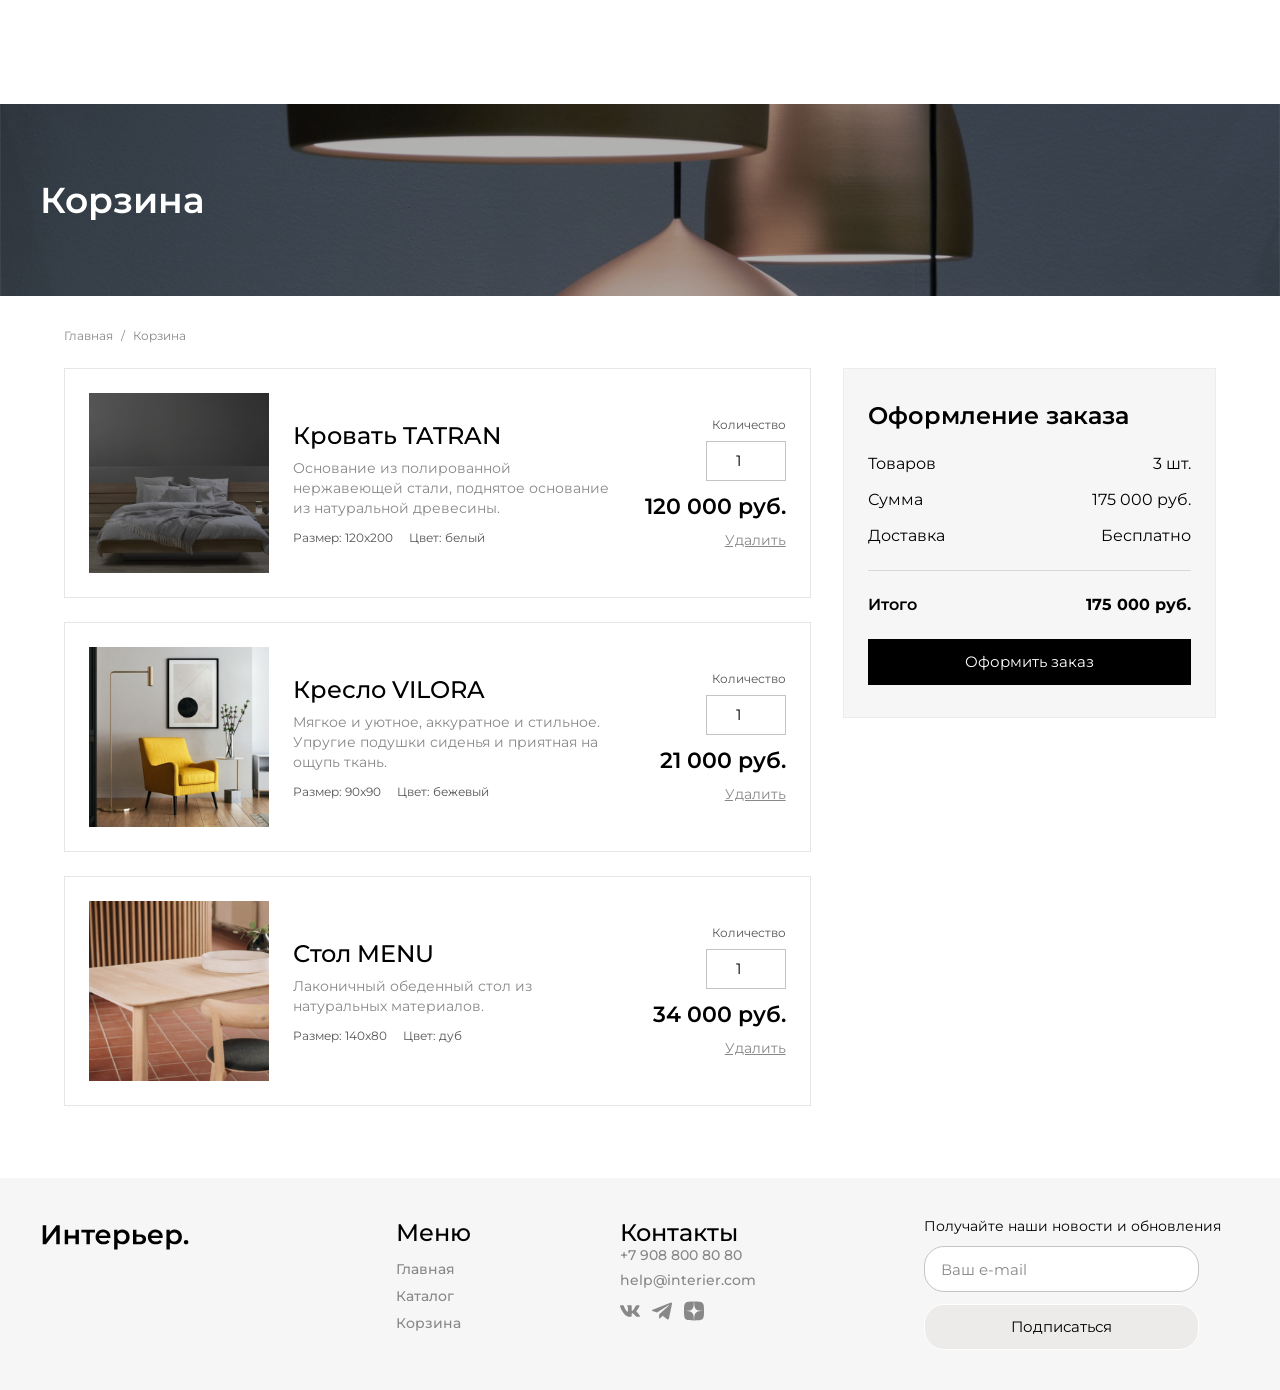
==== cart.html @ bd62d5cc "xsss" ====
<!DOCTYPE html>
<html lang="ru">
<head>
    <meta charset="UTF-8">
    <meta name="viewport" content="width=device-width, initial-scale=1.0">
    <title>Корзина — Интерьер</title>
    <link rel="preconnect" href="https://fonts.googleapis.com">
    <link rel="preconnect" href="https://fonts.gstatic.com" crossorigin>
    <link href="https://fonts.googleapis.com/css2?family=Montserrat:ital,wght@0,400;0,500;0,600;0,700;1,400&amp;display=swap" rel="stylesheet">
    <link rel="stylesheet" href="style.css">
</head>
<body class="page">
    <header class="header">
        <a class="header__home" href="index.html" aria-label="На главную">
            <img class="header__logo" src="img/logo.svg" alt="Интерьер">
        </a>
        <form class="header__search-form" action="catalog.html" method="get">
            <input class="header__search" type="search" name="q" placeholder="Поиск" aria-label="Поиск товаров">
        </form>
        <nav class="header__nav" aria-label="Основная навигация">
            <ul class="header__menu">
                <li class="header__menu-item"><a class="header__link" href="catalog.html">Каталог</a></li>
                <li class="header__menu-item"><a class="header__link" href="cart.html">Корзина</a></li>
            </ul>
        </nav>
    </header>

    <main class="cart-main">
        <section class="cart-banner">
            <div class="center cart-banner__inner">
                <h1 class="cart-banner__title">Корзина</h1>
            </div>
        </section>

        <section class="cart-content center" aria-label="Корзина товаров">
            <nav class="breadcrumbs" aria-label="Хлебные крошки">
                <a class="breadcrumbs__link" href="index.html">Главная</a>
                <span class="breadcrumbs__separator">/</span>
                <span class="breadcrumbs__current" aria-current="page">Корзина</span>
            </nav>

            <div class="cart-layout">
                <div class="cart-items">
                    <article class="cart-item">
                        <div class="cart-item__media">
                            <img class="cart-item__image" src="img/TATRAN2.jpg" alt="Кровать TATRAN">
                        </div>
                        <div class="cart-item__info">
                            <h2 class="cart-item__title">Кровать TATRAN</h2>
                            <p class="cart-item__text">Основание из полированной нержавеющей стали, поднятое основание из натуральной древесины.</p>
                            <div class="cart-item__meta">
                                <span>Размер: 120x200</span>
                                <span>Цвет: белый</span>
                            </div>
                        </div>
                        <div class="cart-item__controls">
                            <label class="cart-item__qty">
                                <span>Количество</span>
                                <input type="number" name="quantity[]" min="1" value="1" aria-label="Количество товара">
                            </label>
                            <div class="cart-item__price">120 000 руб.</div>
                            <button class="cart-item__remove" type="button">Удалить</button>
                        </div>
                    </article>

                    <article class="cart-item">
                        <div class="cart-item__media">
                            <img class="cart-item__image" src="img/VILORA.jpg" alt="Кресло VILORA">
                        </div>
                        <div class="cart-item__info">
                            <h2 class="cart-item__title">Кресло VILORA</h2>
                            <p class="cart-item__text">Мягкое и уютное, аккуратное и стильное. Упругие подушки сиденья и приятная на ощупь ткань.</p>
                            <div class="cart-item__meta">
                                <span>Размер: 90x90</span>
                                <span>Цвет: бежевый</span>
                            </div>
                        </div>
                        <div class="cart-item__controls">
                            <label class="cart-item__qty">
                                <span>Количество</span>
                                <input type="number" name="quantity[]" min="1" value="1" aria-label="Количество товара">
                            </label>
                            <div class="cart-item__price">21 000 руб.</div>
                            <button class="cart-item__remove" type="button">Удалить</button>
                        </div>
                    </article>

                    <article class="cart-item">
                        <div class="cart-item__media">
                            <img class="cart-item__image" src="img/MENU2.jpg" alt="Стол MENU">
                        </div>
                        <div class="cart-item__info">
                            <h2 class="cart-item__title">Стол MENU</h2>
                            <p class="cart-item__text">Лаконичный обеденный стол из натуральных материалов.</p>
                            <div class="cart-item__meta">
                                <span>Размер: 140x80</span>
                                <span>Цвет: дуб</span>
                            </div>
                        </div>
                        <div class="cart-item__controls">
                            <label class="cart-item__qty">
                                <span>Количество</span>
                                <input type="number" name="quantity[]" min="1" value="1" aria-label="Количество товара">
                            </label>
                            <div class="cart-item__price">34 000 руб.</div>
                            <button class="cart-item__remove" type="button">Удалить</button>
                        </div>
                    </article>
                </div>

                <aside class="cart-summary" aria-label="Итог заказа">
                    <h2 class="cart-summary__title">Оформление заказа</h2>
                    <div class="cart-summary__row">
                        <span>Товаров</span>
                        <span>3 шт.</span>
                    </div>
                    <div class="cart-summary__row">
                        <span>Сумма</span>
                        <span>175 000 руб.</span>
                    </div>
                    <div class="cart-summary__row">
                        <span>Доставка</span>
                        <span>Бесплатно</span>
                    </div>
                    <div class="cart-summary__total">
                        <span>Итого</span>
                        <strong>175 000 руб.</strong>
                    </div>
                    <button class="cart-summary__button" type="button">Оформить заказ</button>
                </aside>
            </div>
        </section>
    </main>

    <footer class="footer">
        <div class="footer__brand">
            <a href="index.html" aria-label="На главную"><img class="footer__logo" src="img/logo_main.svg" alt="Интерьер"></a>
        </div>
        <div class="footer__nav-group">
            <h2 class="footer__title footer__title_menu">Меню</h2>
            <nav class="footer__nav" aria-label="Навигация в подвале">
                <ul class="footer__menu">
                    <li class="footer__menu-item"><a class="footer__link" href="index.html">Главная</a></li>
                    <li class="footer__menu-item"><a class="footer__link" href="catalog.html">Каталог</a></li>
                    <li class="footer__menu-item"><a class="footer__link" href="cart.html">Корзина</a></li>
                </ul>
            </nav>
        </div>
        <div class="footer__contacts-group">
            <h2 class="footer__title">Контакты</h2>
            <div class="footer__contacts-list">
                <a class="footer__link footer__link_contact" href="tel:+79088008080">+7 908 800 80 80</a>
                <a class="footer__link footer__link_contact" href="mailto:help@interier.com">help@interier.com</a>
            </div>
            <div class="footer__socials">
                <a class="footer__social-link" href="https://vk.com"><img class="footer__social-icon" src="img/vk.svg" alt="ВКонтакте"></a>
                <a class="footer__social-link" href="https://t.me"><img class="footer__social-icon" src="img/telegram.svg" alt="Телеграм"></a>
                <a class="footer__social-link" href="https://dzen.ru"><img class="footer__social-icon" src="img/dzen.svg" alt="Дзен"></a>
            </div>
        </div>
        <form class="subscribe-form">
            <label class="subscribe-form__text" for="cart-email">Получайте наши новости и обновления</label>
            <input class="subscribe-form__input" id="cart-email" name="email" type="email" placeholder="Ваш e-mail">
            <button class="subscribe-form__button" type="submit">Подписаться</button>
        </form>
    </footer>
</body>
</html>
---- style.css ----
* {
  margin: 0;
  padding: 0;
  box-sizing: border-box;
}

input,
button,
textarea,
select,
optgroup {
  font: inherit;
}

body.page {
  font-family: "Montserrat", sans-serif;
  color: #000000;
  background-color: #ffffff;
  width: 100%;
  margin: 0;
}

.center {
  max-width: 1200px;
  margin: 0 auto;
}

.header__menu,
.footer__menu {
  list-style-type: none;
}

.header__search::-moz-placeholder, .subscribe-form__input::-moz-placeholder {
  color: rgba(255, 255, 255, 0.7);
  font-size: 15px;
  line-height: 18px;
  font-weight: 400;
}

.header__search::placeholder,
.subscribe-form__input::placeholder {
  color: rgba(255, 255, 255, 0.7);
  font-size: 15px;
  line-height: 18px;
  font-weight: 400;
}

.subscribe-form__input::-moz-placeholder {
  color: #888888;
}

.subscribe-form__input::placeholder {
  color: #888888;
}

.breadcrumbs {
  display: flex;
  align-items: center;
  gap: 8px;
  margin-bottom: 24px;
  color: #888888;
  font-size: 12px;
  line-height: 16px;
}
.breadcrumbs__link {
  color: inherit;
  text-decoration: none;
}
.breadcrumbs__link:hover {
  text-decoration: underline;
}

.header {
  position: absolute;
  top: 0;
  left: 50%;
  z-index: 1;
  transform: translateX(-50%);
  width: min(1200px, 100% - 48px);
  height: 64px;
  display: flex;
  align-items: center;
  justify-content: space-between;
  padding: 0;
  border-bottom: 1px solid rgba(255, 255, 255, 0.38);
}
.header__logo {
  width: 150px;
  filter: brightness(0) invert(1);
}
.header__search-form {
  flex: 0 1 220px;
  background: rgba(255, 255, 255, 0.08);
  border-radius: 20px;
  padding: 0;
}
.header__search {
  width: 220px;
  border: 1px solid rgba(255, 255, 255, 0.38);
  border-radius: 20px;
  background: rgba(255, 255, 255, 0.08);
  padding: 8px 16px;
  font-size: 15px;
  color: #ffffff;
  outline: none;
}
.header__search-form .header__search {
  width: 100%;
}
.header__link {
  font-size: 16px;
  line-height: 20px;
  color: #ffffff;
  text-decoration: none;
}
.header__link:hover {
  text-decoration: underline;
}
.header__menu {
  display: flex;
  gap: 24px;
}

.top-banner {
  min-height: 735px;
  background-color: #f7f6f6;
  background-image: url("img/header.jpg");
  background-repeat: no-repeat;
  background-position: center;
  background-size: cover;
  padding: 112px max(24px, (100% - 1200px) / 2) 64px;
}
.top-banner__inner {
  max-width: 1200px;
  margin: 0 auto;
}
.top-banner__title {
  max-width: 640px;
  margin-bottom: 12px;
  font-weight: 600;
  font-size: 48px;
  line-height: 52px;
  color: #ffffff;
}
.top-banner__subtitle {
  margin-bottom: 12px;
  font-size: 18px;
  line-height: 24px;
  color: #ffffff;
}
.top-banner__link {
  display: inline-block;
  font-size: 12px;
  line-height: 18px;
  color: #ffffff;
  text-decoration: underline;
}
.top-banner__link:hover {
  text-decoration: none;
}

.offers,
.catalog-section {
  padding: 48px 0;
}

.categories {
  max-width: 1200px;
  margin: 0 auto;
  padding: 40px 0;
}
.categories__title {
  margin-bottom: 24px;
  font-weight: 600;
  font-size: 32px;
  line-height: 39px;
}
.categories__content {
  display: grid;
  grid-template-columns: repeat(6, minmax(0, 1fr));
  gap: 16px;
}

.category-card {
  position: relative;
  display: block;
  overflow: hidden;
  aspect-ratio: 1;
  color: #ffffff;
  text-decoration: none;
}
.category-card:nth-child(-n+2) {
  grid-column: span 3;
  aspect-ratio: 1.5;
}
.category-card:nth-child(n+3) {
  grid-column: span 2;
  aspect-ratio: 0.95;
}
.category-card__image {
  display: block;
  width: 100%;
  height: 100%;
  -o-object-fit: cover;
     object-fit: cover;
}
.category-card__title {
  position: absolute;
  top: 50%;
  left: 50%;
  transform: translate(-50%, -50%);
  font-size: 20px;
  font-weight: 500;
  text-transform: uppercase;
  white-space: nowrap;
}

.offers__title,
.catalog-section__title {
  max-width: 1200px;
  margin: 0 auto 24px;
  font-weight: 600;
  font-size: 36px;
  line-height: 44px;
  color: #000000;
}

.offers__content,
.catalog-section__content {
  max-width: 1200px;
  margin: 0 auto;
  display: flex;
  flex-wrap: wrap;
  justify-content: space-between;
  gap: 32px;
}

.product-card {
  width: 375px;
  margin-bottom: 24px;
}
.product-card__image {
  display: block;
  width: 100%;
  aspect-ratio: 1.5;
  -o-object-fit: cover;
     object-fit: cover;
}
.product-card__title {
  margin-top: 8px;
  margin-bottom: 4px;
  font-weight: 500;
  font-size: 16px;
  line-height: 20px;
  color: #000000;
}
.product-card__desc {
  margin-bottom: 8px;
  font-size: 12px;
  line-height: 14px;
  color: #888888;
}
.product-card__price-box {
  display: flex;
  gap: 16px;
}
.product-card__price_current {
  font-weight: 500;
  font-size: 16px;
  line-height: 20px;
  color: #050505;
}
.product-card__price_old {
  font-weight: 500;
  font-size: 16px;
  line-height: 20px;
  text-decoration-line: line-through;
  color: #888888;
}

.catalog-banner {
  min-height: 360px;
  display: flex;
  align-items: center;
  padding: 64px max(24px, (100% - 1200px) / 2) 0;
  background-color: #5b5853;
  background-image: url("img/catalog-main-img.jpg");
  background-position: center;
  background-size: cover;
}
.catalog-banner__inner {
  width: 100%;
}
.catalog-banner__title {
  color: #ffffff;
  font-size: 36px;
  font-weight: 600;
  line-height: 48px;
}

.catalog-content {
  max-width: 1248px;
  margin: 0 auto;
  padding: 24px 24px 72px;
}
.catalog-content__toolbar {
  display: flex;
  align-items: center;
  justify-content: flex-end;
  gap: 12px;
  margin-bottom: 24px;
}
.catalog-content__products {
  max-width: 1200px;
  margin: 0 auto;
  display: grid;
  grid-template-columns: repeat(3, minmax(0, 1fr));
  gap: 40px 32px;
}

.product-card_catalog {
  width: 100%;
  min-width: 0;
  margin-bottom: 0;
}

.catalog-sort {
  display: flex;
  align-items: center;
  font-size: 14px;
}
.catalog-sort__select {
  min-width: 190px;
  min-height: 38px;
  padding: 8px 14px;
  border-radius: 20px;
}

.catalog-sort__select,
.catalog-filters__input {
  min-height: 40px;
  padding: 8px 12px;
  border: 1px solid #c4c4c4;
  border-radius: 0;
  background-color: #ffffff;
  color: #000000;
}

.catalog-sort__select {
  border-radius: 20px;
}

.catalog-filters {
  position: relative;
  z-index: 2;
}
.catalog-filters__toggle {
  min-height: 38px;
  display: flex;
  align-items: center;
  gap: 10px;
  padding: 8px 14px;
  border: 1px solid #c4c4c4;
  border-radius: 20px;
  background-color: #ffffff;
  cursor: pointer;
  font-size: 13px;
  white-space: nowrap;
}
.catalog-filters__toggle::after {
  width: 0;
  height: 0;
  content: "";
  border-top: 5px solid #000000;
  border-right: 4px solid transparent;
  border-left: 4px solid transparent;
}
.catalog-filters__form {
  position: absolute;
  top: calc(100% + 12px);
  right: 0;
  width: 540px;
  max-width: calc(100vw - 32px);
  padding: 18px 24px;
  border: 1px solid #e2e2e2;
  background-color: #ffffff;
  box-shadow: 0 12px 28px rgba(0, 0, 0, 0.16);
}
.catalog-filters__form[hidden] {
  display: none;
}
.catalog-filters__content {
  display: grid;
  grid-template-columns: minmax(0, 1fr) minmax(0, 1fr);
  grid-template-rows: auto auto;
  grid-template-areas: "delivery room" "price room" "color room";
  gap: 16px 24px;
}
.catalog-filters__group {
  display: grid;
  align-content: start;
  gap: 5px;
  min-width: 0;
  border: 0;
  padding: 0;
}
.catalog-filters__group_delivery {
  grid-area: delivery;
}
.catalog-filters__group_price {
  grid-area: price;
}
.catalog-filters__group_color {
  grid-area: color;
}
.catalog-filters__group_room {
  grid-area: room;
}
.catalog-filters__option {
  display: flex;
  align-items: center;
  min-height: 18px;
  gap: 9px;
}
.catalog-filters__option input {
  position: absolute;
  width: 1px;
  height: 1px;
  overflow: hidden;
  clip: rect(0, 0, 0, 0);
  white-space: nowrap;
}
.catalog-filters__option label {
  position: relative;
  display: flex;
  align-items: center;
  min-height: 18px;
  padding-left: 23px;
  color: #454545;
  font-size: 13px;
  line-height: 18px;
  cursor: pointer;
}
.catalog-filters__option label::before {
  position: absolute;
  top: 2px;
  left: 0;
  width: 14px;
  height: 14px;
  content: "";
  border: 1px solid #a9a9a9;
  background: #ffffff;
}
.catalog-filters__option input[type=radio] + label::before {
  border-radius: 50%;
}
.catalog-filters__option input[type=checkbox] + label::before {
  border-radius: 1px;
}
.catalog-filters__option input[type=radio]:checked + label::before {
  border: 2px solid #000000;
  background: #ffffff;
}
.catalog-filters__option input[type=radio]:checked + label::after {
  position: absolute;
  top: 5px;
  left: 5px;
  width: 4px;
  height: 7px;
  content: "";
  border-right: 1.5px solid #000000;
  border-bottom: 1.5px solid #000000;
  transform: rotate(45deg);
}
.catalog-filters__option input[type=checkbox]:checked + label::before {
  border-color: #000000;
  background: #ffffff;
}
.catalog-filters__option input[type=checkbox]:checked + label::after {
  position: absolute;
  top: 4px;
  left: 5px;
  width: 4px;
  height: 8px;
  content: "";
  border-right: 1.5px solid #000000;
  border-bottom: 1.5px solid #000000;
  transform: rotate(45deg);
}
.catalog-filters__option input:focus-visible + label {
  outline: 2px solid #168eea;
  outline-offset: 2px;
}
.catalog-filters__label {
  margin-bottom: 2px;
  font-size: 14px;
  font-weight: 500;
}
.catalog-filters__price-values {
  display: flex;
  justify-content: space-between;
  gap: 12px;
  color: #555555;
  font-size: 12px;
  line-height: 16px;
}
.catalog-filters__range-wrap {
  position: relative;
  height: 20px;
  margin: 0 7px;
}
.catalog-filters__range-wrap::before {
  position: absolute;
  top: 9px;
  right: 0;
  left: 0;
  height: 2px;
  content: "";
  background: #b8b8b8;
}
.catalog-filters__range-track {
  position: absolute;
  top: 9px;
  z-index: 1;
  height: 2px;
  background: #000000;
}
.catalog-filters__range {
  position: absolute;
  z-index: 2;
  inset: 0;
  width: 100%;
}
.catalog-filters__range[type=range] {
  -webkit-appearance: none;
     -moz-appearance: none;
          appearance: none;
  height: 20px;
  margin: 0;
  background: transparent;
  pointer-events: none;
}
.catalog-filters__range[type=range]::-webkit-slider-runnable-track {
  height: 2px;
  background: transparent;
}
.catalog-filters__range[type=range]::-moz-range-track {
  height: 2px;
  background: transparent;
}
.catalog-filters__range[type=range]::-webkit-slider-thumb {
  -webkit-appearance: none;
          appearance: none;
  width: 12px;
  height: 12px;
  margin-top: -5px;
  border: 0;
  border-radius: 50%;
  background: #000000;
  pointer-events: auto;
  cursor: grab;
}
.catalog-filters__range[type=range]::-moz-range-thumb {
  width: 12px;
  height: 12px;
  border: 0;
  border-radius: 50%;
  background: #000000;
  pointer-events: auto;
  cursor: grab;
}
.catalog-filters__colors {
  display: flex;
  flex-wrap: wrap;
  -moz-column-gap: 20px;
       column-gap: 20px;
  row-gap: 14px;
}
.catalog-filters__submit {
  display: block;
  min-width: 112px;
  min-height: 34px;
  margin: 12px 0 0 auto;
  padding: 7px 22px;
  border: 1px solid #888888;
  border-radius: 20px;
  background: #ffffff;
  color: #333333;
  font-size: 13px;
  cursor: pointer;
}

.catalog-color {
  position: relative;
  display: flex;
  width: 14px;
  height: 14px;
  cursor: pointer;
}
.catalog-color input {
  position: absolute;
  width: 1px;
  height: 1px;
  opacity: 0;
}
input:focus-visible + .catalog-color__swatch {
  outline: 2px solid #168eea;
  outline-offset: 2px;
}
input:checked + .catalog-color__swatch {
  outline: 1px solid #000000;
  outline-offset: 1px;
}
.catalog-color__swatch {
  position: relative;
  display: block;
  width: 14px;
  height: 14px;
  border: 1px solid #bcbcbc;
  cursor: pointer;
}
input:checked + .catalog-color__swatch::after {
  position: absolute;
  inset: 1px;
  content: "";
  border: 1px solid rgba(0, 0, 0, 0.55);
}

.catalog-color__swatch_white {
  background-color: #ffffff;
}

.catalog-color__swatch_black {
  background-color: #111111;
}

.catalog-color__swatch_gray {
  background-color: #8b8b8b;
}

.catalog-color__swatch_red {
  background-color: #d32f2f;
}

.catalog-color__swatch_orange {
  background-color: #ef7f1a;
}

.catalog-color__swatch_yellow {
  background-color: #f3d32d;
}

.catalog-color__swatch_green {
  background-color: #24a36a;
}

.catalog-color__swatch_light-blue {
  background-color: #38b6e8;
}

.catalog-color__swatch_blue {
  background-color: #1867d2;
}

.catalog-color__swatch_purple {
  background-color: #8b2fb2;
}

.catalog-color__swatch_pink {
  background-color: #ee5ca8;
}

.catalog-color__swatch_turquoise {
  background-color: #18a8a0;
}

.catalog-color__swatch_brown {
  background-color: #8b5a2b;
}

.catalog-color__swatch_olive {
  background-color: #929447;
}

.catalog-section__link {
  display: block;
  width: -moz-fit-content;
  width: fit-content;
  max-width: 912px;
  margin: 8px auto 0;
  color: #000000;
  font-size: 12px;
  line-height: 18px;
  text-decoration: underline;
}

.visually-hidden {
  position: absolute;
  width: 1px;
  height: 1px;
  padding: 0;
  margin: -1px;
  overflow: hidden;
  clip: rect(0, 0, 0, 0);
  white-space: nowrap;
  border: 0;
}

@media (max-width: 767px) {
  .catalog-filters__form {
    right: auto;
    left: 0;
    width: min(340px, 100vw - 32px);
    max-height: calc(100vh - 180px);
    overflow-y: auto;
  }
  .catalog-filters__content {
    grid-template-columns: minmax(0, 1fr);
    grid-template-areas: "delivery" "price" "color" "room";
    gap: 20px;
  }
}
.footer {
  background-color: #f7f6f6;
  padding: 40px max(24px, (100% - 1200px) / 2);
  display: grid;
  grid-template-columns: 1.2fr 0.7fr 1fr 1.2fr;
  gap: 40px;
  align-items: start;
}
.footer__logo {
  display: block;
  width: 150px;
  filter: brightness(0);
}
.footer__menu, .footer__contacts-list {
  display: grid;
  gap: 8px;
}
.footer__socials {
  display: flex;
  gap: 12px;
  margin-top: 12px;
}
.footer__social-icon {
  display: block;
  width: 20px;
  height: 20px;
}
.footer__title {
  font-weight: 500;
  font-size: 24px;
  line-height: 29px;
  color: #000000;
}
.footer__title_menu {
  margin-bottom: 12px;
}
.footer__link {
  font-weight: 500;
  font-size: 14px;
  line-height: 17px;
  color: #888888;
  text-decoration: none;
}
.footer__link:hover {
  text-decoration: underline;
}

.subscribe-form {
  display: grid;
  gap: 12px;
}
.subscribe-form__text {
  margin: 0;
  font-size: 14px;
  line-height: 16px;
  color: #000000;
}
.subscribe-form__input {
  background: #ffffff;
  border: 1px solid #c4c4c4;
  border-radius: 20px;
  width: min(275px, 100%);
  height: 46px;
  padding: 0 16px;
  font-weight: normal;
  font-size: 15px;
  line-height: 18px;
  color: #000000;
  outline: none;
}
.subscribe-form__button {
  background: rgba(222, 215, 215, 0.41);
  border: 1px solid #ffffff;
  border-radius: 20px;
  width: min(275px, 100%);
  height: 46px;
  font-size: 15px;
  line-height: 18px;
  color: #000000;
  cursor: pointer;
}

.cart-main {
  padding-top: 104px;
}

.cart-banner {
  background: linear-gradient(180deg, rgba(91, 88, 83, 0.9), rgba(91, 88, 83, 0.9));
  background-image: url("img/catalog-main-img.jpg");
  background-position: center;
  background-size: cover;
  min-height: 192px;
  display: flex;
  align-items: center;
}
.cart-banner__inner {
  width: 100%;
}
.cart-banner__title {
  color: #ffffff;
  font-size: 36px;
  line-height: 48px;
  font-weight: 600;
}

.cart-content {
  padding: 32px 24px 72px;
}

.cart-layout {
  display: grid;
  grid-template-columns: minmax(0, 2fr) minmax(280px, 1fr);
  gap: 32px;
  align-items: start;
}

.cart-items {
  display: grid;
  gap: 24px;
}

.cart-item {
  display: grid;
  grid-template-columns: 180px minmax(0, 1fr) auto;
  gap: 24px;
  align-items: center;
  padding: 24px;
  border: 1px solid #e6e6e6;
  background: #ffffff;
}
.cart-item__media {
  width: 180px;
  height: 180px;
  overflow: hidden;
  background: #f7f6f6;
}
.cart-item__image {
  display: block;
  width: 100%;
  height: 100%;
  -o-object-fit: cover;
     object-fit: cover;
}
.cart-item__info {
  min-width: 0;
}
.cart-item__title {
  margin-bottom: 8px;
  font-size: 24px;
  line-height: 29px;
  font-weight: 500;
  color: #000000;
}
.cart-item__text {
  margin-bottom: 12px;
  font-size: 14px;
  line-height: 20px;
  color: #888888;
}
.cart-item__meta {
  display: flex;
  flex-wrap: wrap;
  gap: 16px;
  font-size: 12px;
  line-height: 16px;
  color: #555555;
}
.cart-item__controls {
  display: grid;
  justify-items: end;
  gap: 12px;
}
.cart-item__qty {
  display: grid;
  gap: 8px;
  font-size: 12px;
  line-height: 16px;
  color: #555555;
  justify-items: end;
}
.cart-item__qty input[type=number] {
  width: 80px;
  min-height: 40px;
  border: 1px solid #c4c4c4;
  padding: 8px 10px;
  background: #ffffff;
  color: #000000;
  font-size: 15px;
  text-align: center;
}
.cart-item__price {
  font-size: 22px;
  line-height: 27px;
  font-weight: 600;
  color: #000000;
}
.cart-item__remove {
  border: none;
  background: transparent;
  padding: 0;
  color: #888888;
  font-size: 14px;
  line-height: 17px;
  text-decoration: underline;
  cursor: pointer;
}

.cart-summary {
  background: #f7f6f6;
  border: 1px solid #ececec;
  padding: 32px 24px;
}
.cart-summary__title {
  margin-bottom: 24px;
  font-size: 24px;
  line-height: 29px;
  font-weight: 600;
  color: #000000;
}
.cart-summary__row, .cart-summary__total {
  display: flex;
  align-items: center;
  justify-content: space-between;
  gap: 12px;
  font-size: 16px;
  line-height: 20px;
  color: #000000;
}
.cart-summary__row {
  margin-bottom: 16px;
}
.cart-summary__total {
  margin-top: 24px;
  padding-top: 24px;
  border-top: 1px solid #d9d9d9;
  font-weight: 600;
}
.cart-summary__button {
  width: 100%;
  min-height: 46px;
  margin-top: 24px;
  border: 1px solid #000000;
  background: #000000;
  color: #ffffff;
  font-size: 15px;
  line-height: 18px;
  cursor: pointer;
}

@media (max-width: 900px) {
  .cart-layout {
    grid-template-columns: 1fr;
  }
  .cart-item {
    grid-template-columns: 140px minmax(0, 1fr);
  }
  .cart-item__controls {
    grid-column: 1/-1;
    justify-items: start;
  }
}
@media (max-width: 560px) {
  .cart-main {
    padding-top: 94px;
  }
  .cart-banner {
    min-height: 160px;
  }
  .cart-item {
    grid-template-columns: 1fr;
    padding: 18px;
  }
  .cart-item__media {
    width: 100%;
    height: 220px;
  }
  .cart-item__title {
    font-size: 20px;
    line-height: 24px;
  }
  .cart-item__controls {
    justify-items: start;
  }
}

@media (max-width: 1024px) {
  .header {
    width: calc(100% - 48px);
  }
  .header__logo {
    width: 130px;
  }
  .header__search-form {
    flex-basis: 190px;
  }
  .header__search {
    width: 190px;
  }
  .header__menu {
    gap: 18px;
  }
  .top-banner {
    min-height: 735px;
    padding: 150px 32px 48px;
  }
  .top-banner__title {
    max-width: 570px;
    font-size: 48px;
    line-height: 1.12;
  }
  .categories,
  .offers,
  .catalog-section {
    padding-right: 32px;
    padding-left: 32px;
  }
  .categories {
    padding-top: 32px;
    padding-bottom: 32px;
  }
  .categories__title {
    font-size: 28px;
    line-height: 1.2;
  }
  .offers,
  .catalog-section {
    padding-top: 32px;
    padding-bottom: 32px;
  }
  .offers__title,
  .catalog-section__title {
    margin-bottom: 20px;
    font-size: 30px;
    line-height: 1.2;
  }
  .offers__content,
  .catalog-section__content {
    display: grid;
    grid-template-columns: repeat(2, minmax(0, 1fr));
    justify-content: initial;
    gap: 24px;
  }
  .product-card {
    width: auto;
    min-width: 0;
    margin-bottom: 0;
  }
  .product-card__price-box {
    flex-wrap: wrap;
    gap: 4px 12px;
  }
  .catalog-banner {
    min-height: 300px;
    padding: 64px 32px 0;
  }
  .catalog-content {
    padding-right: 32px;
    padding-left: 32px;
  }
  .catalog-content__products {
    grid-template-columns: repeat(2, minmax(0, 1fr));
    gap: 32px 24px;
  }
  .catalog-filters__form {
    width: min(500px, calc(100vw - 64px));
  }
  .footer {
    grid-template-columns: 0.8fr 1fr 1.3fr;
    gap: 32px;
    padding: 32px;
  }
  .footer__brand {
    display: none;
  }
  .subscribe-form__input,
  .subscribe-form__button {
    max-width: 100%;
  }
  .cart-main {
    padding-top: 88px;
  }
  .cart-banner {
    min-height: 176px;
  }
  .cart-content {
    padding-right: 32px;
    padding-left: 32px;
  }
  .cart-layout {
    grid-template-columns: minmax(0, 1.6fr) minmax(260px, 1fr);
    gap: 24px;
  }
  .cart-item {
    grid-template-columns: 120px minmax(0, 1fr);
    gap: 16px;
    padding: 18px;
  }
  .cart-item__media {
    width: 120px;
    height: 120px;
  }
  .cart-item__title {
    font-size: 20px;
    line-height: 1.25;
  }
  .cart-item__controls {
    grid-column: 1/-1;
    display: flex;
    flex-wrap: wrap;
    align-items: center;
    justify-content: space-between;
    gap: 12px;
  }
  .cart-item__qty {
    display: flex;
    align-items: center;
    gap: 8px;
  }
  .cart-item__price {
    font-size: 18px;
  }
  .cart-summary {
    padding: 24px 20px;
  }
  .cart-summary__title {
    font-size: 20px;
    line-height: 1.25;
  }
}

@media (max-width: 900px) {
  .cart-layout {
    grid-template-columns: 1fr;
  }
  .cart-summary {
    width: min(100%, 560px);
    justify-self: end;
  }
}

@media (max-width: 767px) {
  .header {
    width: calc(100% - 32px);
    height: 56px;
  }
  .header__logo {
    width: 108px;
  }
  .header__search,
  .header__search-form {
    display: none;
  }
  .header__menu {
    gap: 14px;
  }
  .header__link {
    font-size: 13px;
  }
  .top-banner {
    min-height: 735px;
    padding: 128px 16px 32px;
    background-position: 58% center;
    text-align: center;
  }
  .top-banner__title {
    max-width: 380px;
    margin-right: auto;
    margin-left: auto;
    font-size: clamp(36px, 10vw, 42px);
    line-height: 1.08;
  }
  .top-banner__subtitle {
    font-size: 15px;
    line-height: 1.4;
  }
  .categories,
  .offers,
  .catalog-section {
    width: 100%;
    padding-right: 16px;
    padding-left: 16px;
  }
  .categories {
    padding-top: 24px;
    padding-bottom: 20px;
  }
  .categories__title {
    margin-bottom: 16px;
    font-size: 24px;
  }
  .categories__content {
    grid-template-columns: minmax(0, 1fr);
    gap: 12px;
  }
  .category-card,
  .category-card:nth-child(-n+2),
  .category-card:nth-child(n+3) {
    grid-column: 1;
    width: min(100%, 520px);
    aspect-ratio: 1.5;
    justify-self: center;
  }
  .category-card__title {
    font-size: 18px;
  }
  .offers,
  .catalog-section {
    padding-top: 24px;
    padding-bottom: 24px;
  }
  .offers__title,
  .catalog-section__title {
    margin-bottom: 16px;
    font-size: 24px;
    line-height: 1.25;
  }
  .offers__content,
  .catalog-section__content {
    grid-template-columns: minmax(0, 1fr);
    gap: 24px;
  }
  .product-card {
    width: min(100%, 520px);
    margin: 0 auto;
  }
  .product-card__title {
    margin-top: 7px;
    font-size: 15px;
    line-height: 1.35;
  }
  .product-card__desc {
    font-size: 12px;
    line-height: 1.45;
  }
  .product-card__price_current,
  .product-card__price_old {
    font-size: 15px;
    line-height: 1.35;
  }
  .catalog-banner {
    min-height: 230px;
    padding: 56px 16px 0;
  }
  .catalog-banner__title,
  .cart-banner__title {
    font-size: 30px;
    line-height: 1.2;
  }
  .catalog-content {
    padding: 20px 16px 48px;
  }
  .catalog-content__toolbar {
    display: grid;
    grid-template-columns: minmax(0, 1fr) minmax(0, 1fr);
    gap: 10px;
    margin-bottom: 20px;
  }
  .catalog-filters__toggle,
  .catalog-sort,
  .catalog-sort__select {
    width: 100%;
    min-width: 0;
  }
  .catalog-sort__select {
    padding-right: 8px;
    padding-left: 10px;
    font-size: 12px;
  }
  .catalog-filters__form {
    right: auto;
    left: 0;
    width: min(340px, calc(100vw - 32px));
    max-height: calc(100vh - 120px);
    overflow-y: auto;
    padding: 16px;
  }
  .catalog-filters__content {
    grid-template-columns: minmax(0, 1fr);
    grid-template-areas: "delivery" "price" "color" "room";
    gap: 18px;
  }
  .catalog-filters__colors {
    column-gap: 16px;
  }
  .catalog-content__products {
    grid-template-columns: minmax(0, 1fr);
    gap: 24px;
  }
  .product-card_catalog {
    width: min(100%, 520px);
    margin: 0 auto;
  }
  .footer {
    grid-template-columns: repeat(2, minmax(0, 1fr));
    gap: 24px 16px;
    padding: 28px 16px;
  }
  .footer__brand {
    display: none;
  }
  .footer__logo {
    width: 120px;
  }
  .footer__title {
    font-size: 18px;
    line-height: 1.3;
  }
  .footer__title_menu {
    margin-bottom: 8px;
  }
  .footer__link {
    font-size: 12px;
    line-height: 1.4;
  }
  .footer__socials {
    gap: 10px;
  }
  .footer__social-icon {
    width: 18px;
    height: 18px;
  }
  .subscribe-form {
    grid-column: 1/-1;
    gap: 10px;
  }
  .subscribe-form__text {
    font-size: 12px;
    line-height: 1.4;
  }
  .subscribe-form__input,
  .subscribe-form__button {
    width: 100%;
    height: 42px;
  }
  .cart-main {
    padding-top: 80px;
  }
  .cart-banner {
    min-height: 150px;
  }
  .cart-content {
    padding: 24px 16px 48px;
  }
  .breadcrumbs {
    flex-wrap: wrap;
    margin-bottom: 18px;
    font-size: 11px;
  }
  .cart-layout {
    gap: 24px;
  }
  .cart-items {
    gap: 16px;
  }
  .cart-item {
    grid-template-columns: 96px minmax(0, 1fr);
    gap: 12px;
    padding: 12px;
  }
  .cart-item__media {
    width: 96px;
    height: 96px;
  }
  .cart-item__title {
    margin-bottom: 6px;
    font-size: 16px;
    line-height: 1.3;
  }
  .cart-item__text {
    display: -webkit-box;
    overflow: hidden;
    margin-bottom: 6px;
    font-size: 12px;
    line-height: 1.4;
    -webkit-box-orient: vertical;
    -webkit-line-clamp: 3;
  }
  .cart-item__meta {
    gap: 4px 10px;
    font-size: 11px;
  }
  .cart-item__controls {
    grid-column: 1/-1;
    display: flex;
    flex-direction: row;
    flex-wrap: wrap;
    align-items: center;
    justify-content: space-between;
    gap: 10px;
  }
  .cart-item__qty {
    display: flex;
    align-items: center;
    gap: 6px;
    font-size: 11px;
  }
  .cart-item__qty input[type=number] {
    width: 58px;
    min-height: 36px;
    padding: 6px;
  }
  .cart-item__price {
    font-size: 15px;
    line-height: 1.3;
  }
  .cart-item__remove {
    font-size: 12px;
  }
  .cart-summary {
    width: 100%;
    justify-self: stretch;
    padding: 20px 16px;
  }
  .cart-summary__title {
    margin-bottom: 18px;
    font-size: 19px;
  }
  .cart-summary__row,
  .cart-summary__total {
    font-size: 14px;
  }
  .cart-summary__button {
    min-height: 44px;
  }
}

@media (max-width: 380px) {
  .header__logo {
    width: 92px;
  }
  .header__menu {
    gap: 10px;
  }
  .header__link {
    font-size: 12px;
  }
  .catalog-content__toolbar {
    grid-template-columns: 1fr;
  }
}

@keyframes checkout-attention {
  0%, 100% {
    box-shadow: 0 0 0 0 rgba(0, 0, 0, 0);
    transform: scale(1);
  }
  50% {
    box-shadow: 0 0 0 6px rgba(0, 0, 0, 0.16);
    transform: scale(1.025);
  }
}

a,
button {
  transition: color 0.2s ease, background-color 0.2s ease, border-color 0.2s ease, opacity 0.2s ease, box-shadow 0.2s ease, text-decoration-color 0.2s ease;
}

a:hover,
button:hover {
  opacity: 0.78;
}

button:active {
  opacity: 0.9;
}

a:focus-visible,
button:focus-visible {
  outline: 2px solid #168eea;
  outline-offset: 3px;
}

.cart-summary__button {
  animation: checkout-attention 1.2s ease-in-out 2;
}

@media (prefers-reduced-motion: reduce) {
  a,
  button {
    transition: none;
  }
  .cart-summary__button {
    animation: none;
  }
}
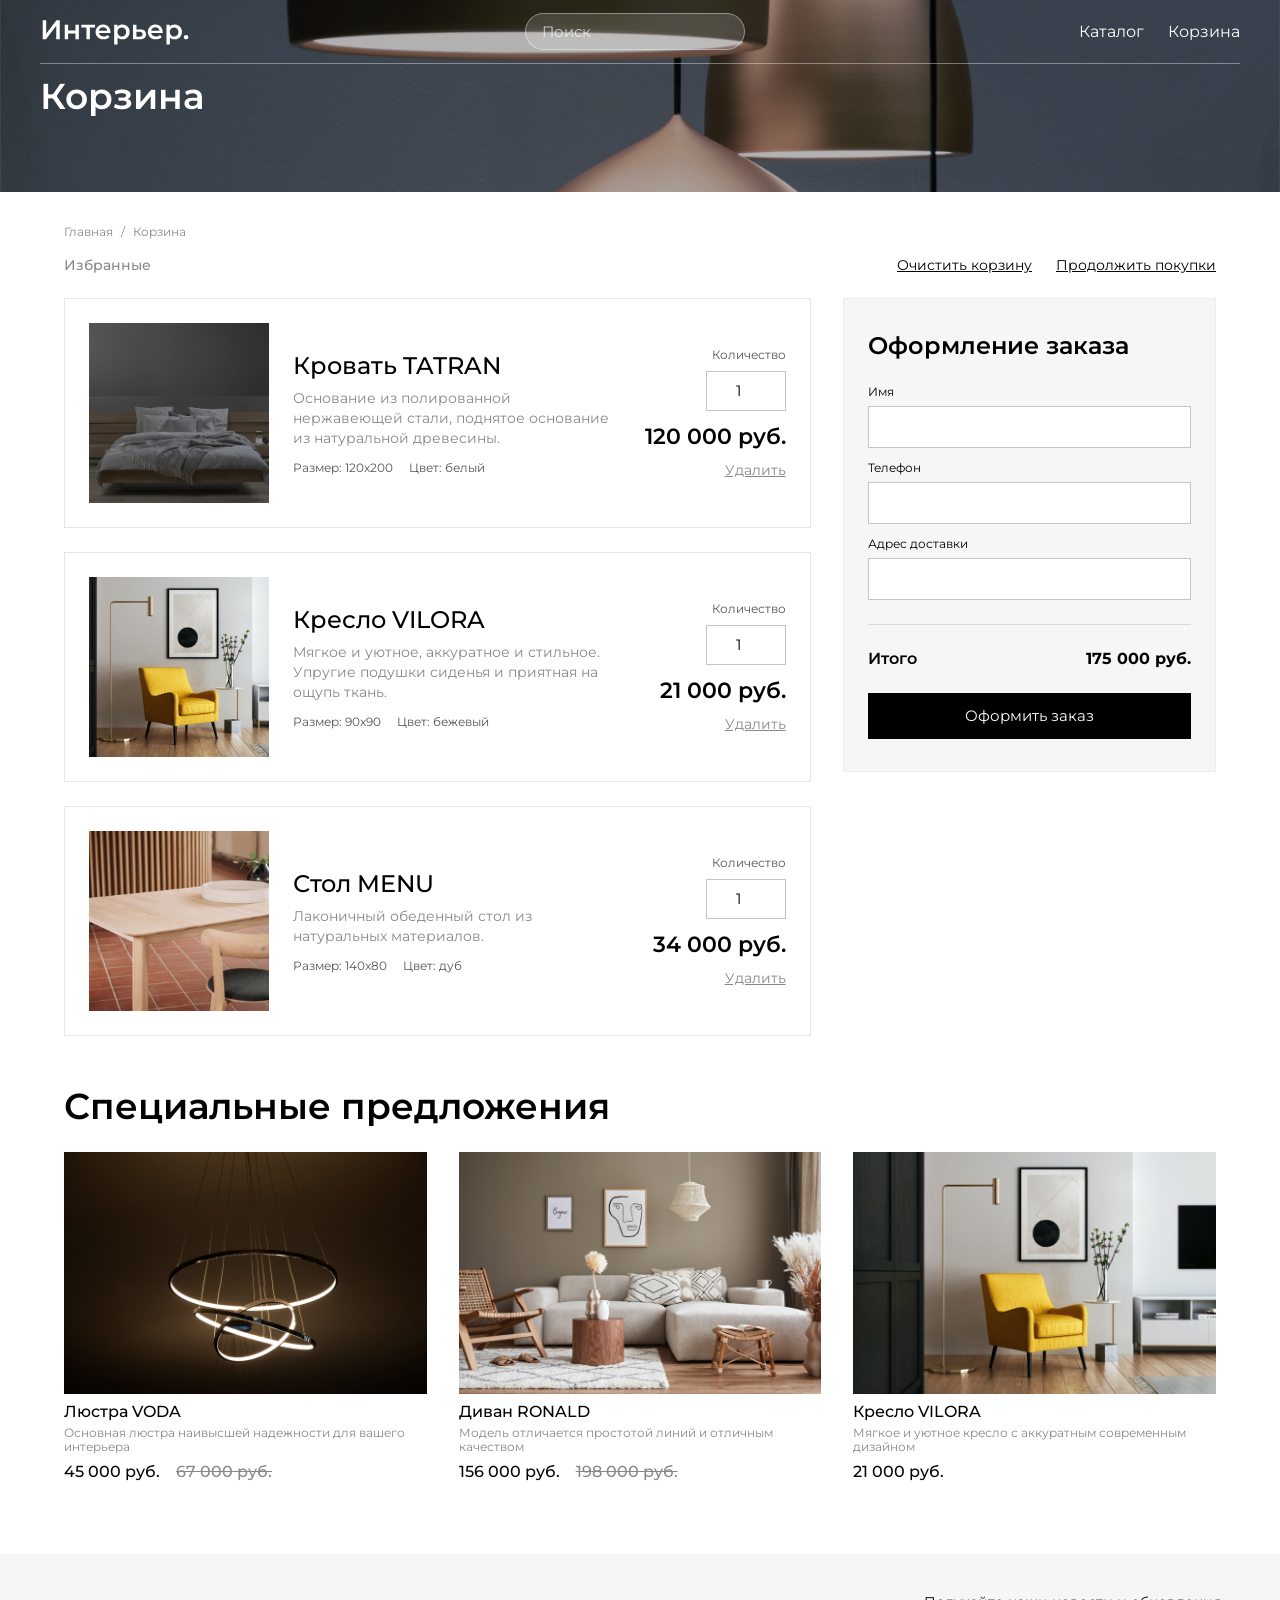
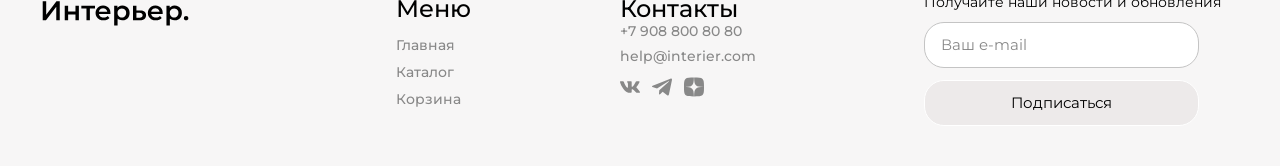
==== commit 38d78046: "new" ====
--- a/cart.html
+++ b/cart.html
@@ -39,6 +39,12 @@
                 <span class="breadcrumbs__current" aria-current="page">Корзина</span>
             </nav>
 
+            <div class="cart-actions">
+                <span class="cart-actions__selected">Избранные</span>
+                <button class="cart-actions__clear" type="button">Очистить корзину</button>
+                <a class="cart-actions__continue" href="catalog.html">Продолжить покупки</a>
+            </div>
+
             <div class="cart-layout">
                 <div class="cart-items">
                     <article class="cart-item">
@@ -108,27 +114,61 @@
                     </article>
                 </div>
 
-                <aside class="cart-summary" aria-label="Итог заказа">
+                <aside class="cart-summary" aria-label="Оформление заказа">
                     <h2 class="cart-summary__title">Оформление заказа</h2>
-                    <div class="cart-summary__row">
-                        <span>Товаров</span>
-                        <span>3 шт.</span>
-                    </div>
-                    <div class="cart-summary__row">
-                        <span>Сумма</span>
-                        <span>175 000 руб.</span>
-                    </div>
-                    <div class="cart-summary__row">
-                        <span>Доставка</span>
-                        <span>Бесплатно</span>
-                    </div>
+                    <form class="cart-summary__form" id="cart-order-form" action="#" method="post">
+                        <label class="cart-summary__field">
+                            <span>Имя</span>
+                            <input type="text" name="name" autocomplete="name" required>
+                        </label>
+                        <label class="cart-summary__field">
+                            <span>Телефон</span>
+                            <input type="tel" name="phone" autocomplete="tel" required>
+                        </label>
+                        <label class="cart-summary__field">
+                            <span>Адрес доставки</span>
+                            <input type="text" name="address" autocomplete="street-address" required>
+                        </label>
+                    </form>
                     <div class="cart-summary__total">
                         <span>Итого</span>
                         <strong>175 000 руб.</strong>
                     </div>
-                    <button class="cart-summary__button" type="button">Оформить заказ</button>
+                    <button class="cart-summary__button" type="submit" form="cart-order-form">Оформить заказ</button>
                 </aside>
             </div>
+
+            <section class="cart-specials" aria-labelledby="cart-specials-title">
+                <h2 class="cart-specials__title" id="cart-specials-title">Специальные предложения</h2>
+                <div class="cart-specials__grid">
+                    <article class="product-card">
+                        <img class="product-card__image" src="img/VODA.jpg" alt="Люстра VODA">
+                        <h3 class="product-card__title">Люстра VODA</h3>
+                        <p class="product-card__desc">Основная люстра наивысшей надежности для вашего интерьера</p>
+                        <div class="product-card__price-box">
+                            <span class="product-card__price product-card__price_current">45 000 руб.</span>
+                            <span class="product-card__price product-card__price_old">67 000 руб.</span>
+                        </div>
+                    </article>
+                    <article class="product-card">
+                        <img class="product-card__image" src="img/RONALD.jpg" alt="Диван RONALD">
+                        <h3 class="product-card__title">Диван RONALD</h3>
+                        <p class="product-card__desc">Модель отличается простотой линий и отличным качеством</p>
+                        <div class="product-card__price-box">
+                            <span class="product-card__price product-card__price_current">156 000 руб.</span>
+                            <span class="product-card__price product-card__price_old">198 000 руб.</span>
+                        </div>
+                    </article>
+                    <article class="product-card">
+                        <img class="product-card__image" src="img/VILORA.jpg" alt="Кресло VILORA">
+                        <h3 class="product-card__title">Кресло VILORA</h3>
+                        <p class="product-card__desc">Мягкое и уютное кресло с аккуратным современным дизайном</p>
+                        <div class="product-card__price-box">
+                            <span class="product-card__price product-card__price_current">21 000 руб.</span>
+                        </div>
+                    </article>
+                </div>
+            </section>
         </section>
     </main>
 
@@ -164,5 +204,47 @@
             <button class="subscribe-form__button" type="submit">Подписаться</button>
         </form>
     </footer>
+    <script>
+        const cartItems = [...document.querySelectorAll('.cart-item')];
+        const cartList = document.querySelector('.cart-items');
+        const cartSummary = document.querySelector('.cart-summary');
+        const clearButton = document.querySelector('.cart-actions__clear');
+        const orderForm = document.querySelector('#cart-order-form');
+
+        const formatPrice = (price) => `${price.toLocaleString('ru-RU')} руб.`;
+
+        const updateTotal = () => {
+            const visibleItems = [...cartList.querySelectorAll('.cart-item')];
+            const total = visibleItems.reduce((sum, item) => {
+                const priceText = item.querySelector('.cart-item__price').textContent;
+                const quantity = Number(item.querySelector('[type="number"]').value) || 1;
+                const price = Number(priceText.replace(/\D/g, '')) / 1;
+                return sum + price * quantity;
+            }, 0);
+
+            const totalValue = cartSummary.querySelector('.cart-summary__total strong');
+            totalValue.textContent = formatPrice(total);
+            cartSummary.querySelector('.cart-summary__total').hidden = visibleItems.length === 0;
+            cartSummary.querySelector('.cart-summary__button').disabled = visibleItems.length === 0;
+        };
+
+        cartItems.forEach((item) => {
+            item.querySelector('.cart-item__remove').addEventListener('click', () => {
+                item.remove();
+                updateTotal();
+            });
+
+            item.querySelector('[type="number"]').addEventListener('change', updateTotal);
+        });
+
+        clearButton.addEventListener('click', () => {
+            cartList.replaceChildren();
+            updateTotal();
+        });
+
+        orderForm.addEventListener('submit', (event) => {
+            event.preventDefault();
+        });
+    </script>
 </body>
 </html>
--- a/style.css
+++ b/style.css
@@ -803,7 +803,7 @@
 }
 
 .cart-main {
-  padding-top: 104px;
+  padding-top: 0;
 }
 
 .cart-banner {
@@ -839,6 +839,29 @@
 .cart-items {
   display: grid;
   gap: 24px;
+}
+
+.cart-actions {
+  display: flex;
+  align-items: center;
+  gap: 24px;
+  margin: -8px 0 24px;
+  font-size: 14px;
+  line-height: 18px;
+}
+.cart-actions__selected {
+  margin-right: auto;
+  font-weight: 500;
+  color: #888888;
+}
+.cart-actions__clear,
+.cart-actions__continue {
+  border: 0;
+  background: transparent;
+  color: #000000;
+  text-decoration: underline;
+  cursor: pointer;
+  font-size: inherit;
 }
 
 .cart-item {
@@ -956,6 +979,24 @@
   padding-top: 24px;
   border-top: 1px solid #d9d9d9;
   font-weight: 600;
+}
+.cart-summary__form {
+  display: grid;
+  gap: 12px;
+}
+.cart-summary__field {
+  display: grid;
+  gap: 6px;
+  font-size: 12px;
+  line-height: 16px;
+}
+.cart-summary__field input {
+  width: 100%;
+  height: 42px;
+  border: 1px solid #c4c4c4;
+  border-radius: 0;
+  background: #ffffff;
+  padding: 8px 12px;
 }
 .cart-summary__button {
   width: 100%;
@@ -969,6 +1010,30 @@
   cursor: pointer;
 }
 
+.cart-summary__button:disabled {
+  cursor: not-allowed;
+  opacity: 0.5;
+}
+
+.cart-specials {
+  margin-top: 48px;
+}
+.cart-specials__title {
+  margin-bottom: 24px;
+  font-size: 36px;
+  line-height: 44px;
+  font-weight: 600;
+}
+.cart-specials__grid {
+  display: grid;
+  grid-template-columns: repeat(3, minmax(0, 1fr));
+  gap: 32px;
+}
+.cart-specials__grid .product-card {
+  width: 100%;
+  margin: 0;
+}
+
 @media (max-width: 900px) {
   .cart-layout {
     grid-template-columns: 1fr;
@@ -1042,6 +1107,10 @@
   }
   .categories__title {
     font-size: 28px;
+    line-height: 1.2;
+  }
+  .category-card__title {
+    font-size: 24px;
     line-height: 1.2;
   }
   .offers,
@@ -1091,6 +1160,14 @@
     gap: 32px;
     padding: 32px;
   }
+  .footer__title {
+    font-size: 18px;
+    line-height: 1.3;
+  }
+  .footer__link {
+    font-size: 13px;
+    line-height: 1.45;
+  }
   .footer__brand {
     display: none;
   }
@@ -1099,7 +1176,7 @@
     max-width: 100%;
   }
   .cart-main {
-    padding-top: 88px;
+    padding-top: 0;
   }
   .cart-banner {
     min-height: 176px;
@@ -1355,7 +1432,7 @@
     height: 42px;
   }
   .cart-main {
-    padding-top: 80px;
+    padding-top: 0;
   }
   .cart-banner {
     min-height: 150px;
@@ -1444,6 +1521,25 @@
   .cart-summary__button {
     min-height: 44px;
   }
+  .cart-actions {
+    flex-wrap: wrap;
+    gap: 10px 16px;
+  }
+  .cart-actions__selected {
+    width: 100%;
+    margin-bottom: 4px;
+  }
+  .cart-specials {
+    margin-top: 32px;
+  }
+  .cart-specials__title {
+    font-size: 24px;
+    line-height: 30px;
+  }
+  .cart-specials__grid {
+    grid-template-columns: 1fr;
+    gap: 24px;
+  }
 }
 
 @media (max-width: 380px) {
